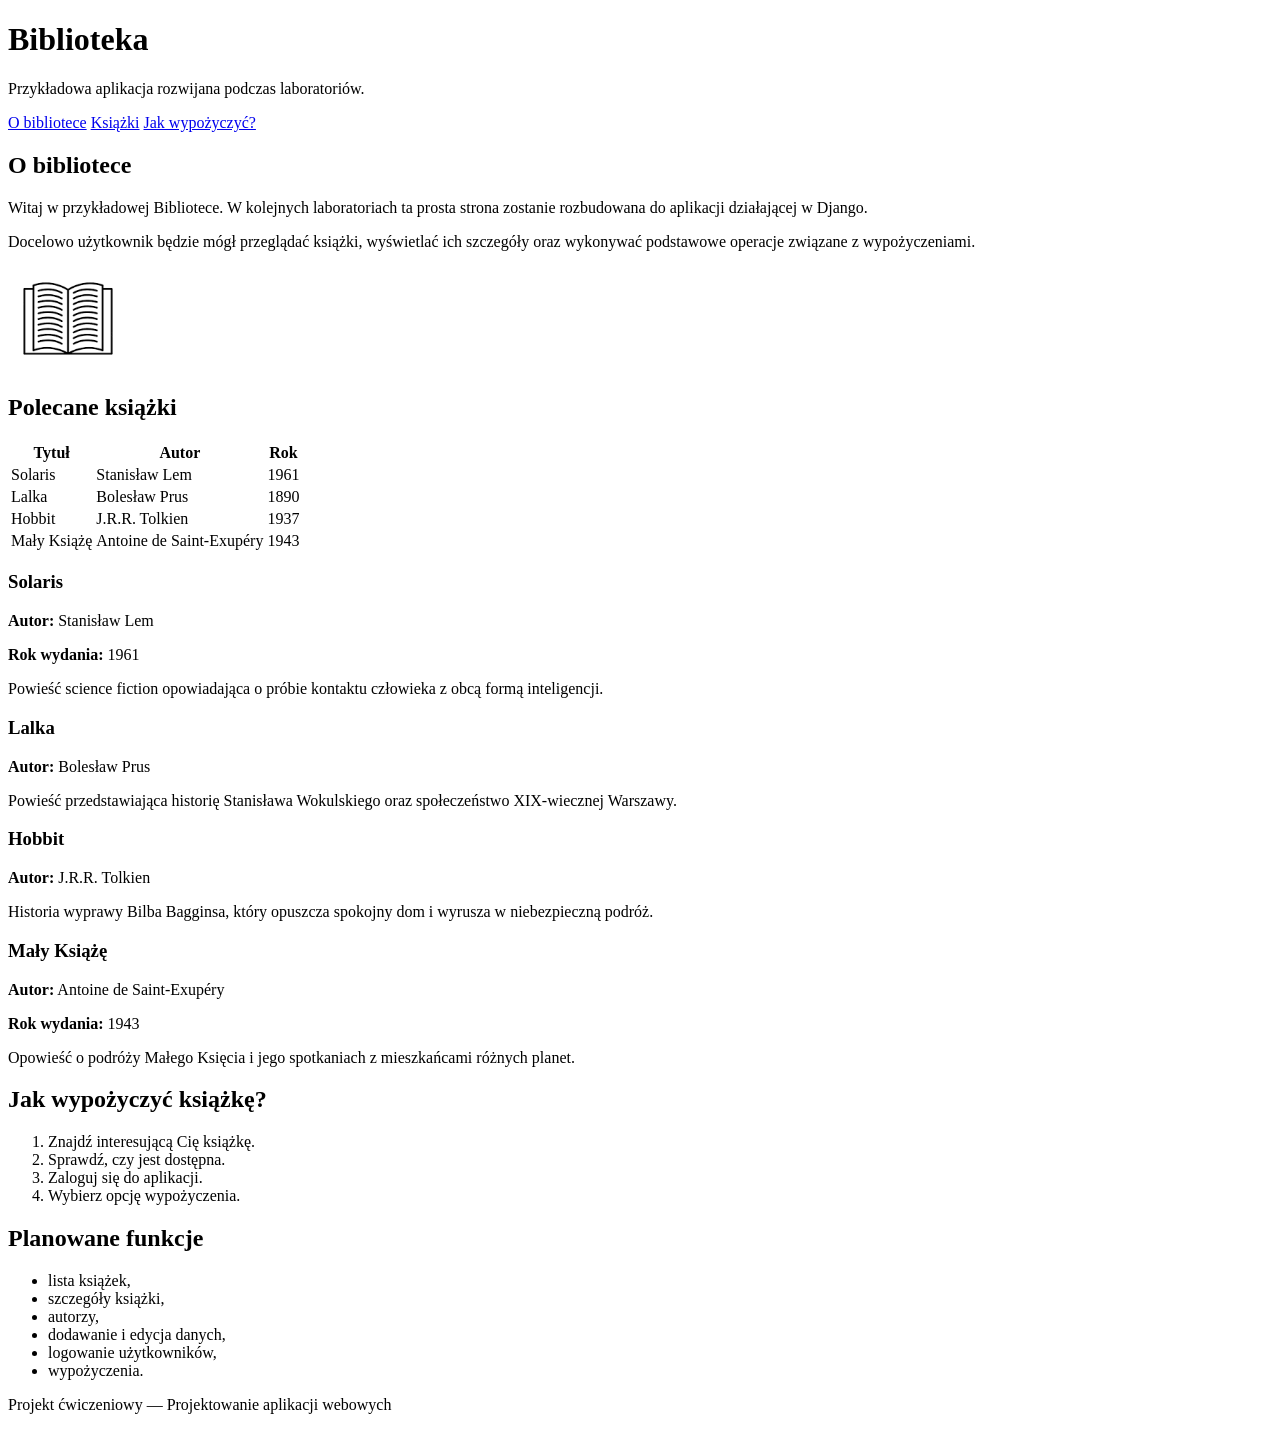
==== frontend/index.html @ 8a009d45 "Dodano index.html" ====
<!DOCTYPE html>
<html lang="pl">
<head>
    <meta charset="UTF-8">
    <meta name="viewport" content="width=device-width, initial-scale=1.0">
    <title>Biblioteka</title>
</head>
<body>

    <header>
        <h1>Biblioteka</h1>

        <p>
            Przykładowa aplikacja rozwijana podczas laboratoriów.
        </p>

        <nav>
            <a href="#about">O bibliotece</a>
            <a href="#books">Książki</a>
            <a href="#rules">Jak wypożyczyć?</a>
        </nav>
    </header>

    <main>

        <section id="about">
            <h2>O bibliotece</h2>

            <p>
                Witaj w przykładowej Bibliotece.
                W kolejnych laboratoriach ta prosta strona zostanie
                rozbudowana do aplikacji działającej w Django.
            </p>

            <p>
                Docelowo użytkownik będzie mógł przeglądać książki,
                wyświetlać ich szczegóły oraz wykonywać podstawowe
                operacje związane z wypożyczeniami.
            </p>

            <img
                src=[data-uri]
                alt="Ikona książki"
                width="120"
            >
        </section>

        <section id="books">
            <h2>Polecane książki</h2>

            <table>
                <thead>
                    <tr>
                        <th>Tytuł</th>
                        <th>Autor</th>
                        <th>Rok</th>
                    </tr>
                </thead>
                <tbody>
                    <tr>
                        <td>Solaris</td>
                        <td>Stanisław Lem</td>
                        <td>1961</td>
                    </tr>
                    <tr>
                        <td>Lalka</td>
                        <td>Bolesław Prus</td>
                        <td>1890</td>
                    </tr>
                    <tr>
                        <td>Hobbit</td>
                        <td>J.R.R. Tolkien</td>
                        <td>1937</td>
                    </tr>

                    <tr>
                        <td>Mały Książę</td>
                        <td>Antoine de Saint-Exupéry</td>
                        <td>1943</td>
                    </tr>
                </tbody>
            </table>

            <article>
                <h3>Solaris</h3>

                <div class="book-info">
                    <p>
                        <strong>Autor:</strong> Stanisław Lem
                    </p>

                    <p>
                        <strong>Rok wydania:</strong> 1961
                    </p>
                </div>

                <p>
                    Powieść science fiction opowiadająca o próbie
                    kontaktu człowieka z obcą formą inteligencji.
                </p>
            </article>

            <article>
                <h3>Lalka</h3>

                <p>
                    <strong>Autor:</strong> Bolesław Prus
                </p>

                <p>
                    Powieść przedstawiająca historię Stanisława
                    Wokulskiego oraz społeczeństwo XIX-wiecznej Warszawy.
                </p>
            </article>

            <article>
                <h3>Hobbit</h3>

                <p>
                    <strong>Autor:</strong> J.R.R. Tolkien
                </p>

                <p>
                    Historia wyprawy Bilba Bagginsa, który opuszcza
                    spokojny dom i wyrusza w niebezpieczną podróż.
                </p>
            </article>
            <article>
                <h3>Mały Książę</h3>

                <div class="book-info">
                    <p>
                        <strong>Autor:</strong> Antoine de Saint-Exupéry
                    </p>

                    <p>
                        <strong>Rok wydania:</strong> 1943
                    </p>
                </div>

                <p>
                    Opowieść o podróży Małego Księcia i jego spotkaniach
                    z mieszkańcami różnych planet.
                </p>
            </article>
        </section>

        <section id="rules">
            <h2>Jak wypożyczyć książkę?</h2>

            <ol>
                <li>Znajdź interesującą Cię książkę.</li>
                <li>Sprawdź, czy jest dostępna.</li>
                <li>Zaloguj się do aplikacji.</li>
                <li>Wybierz opcję wypożyczenia.</li>
            </ol>
        </section>

        <section>
            <h2>Planowane funkcje</h2>

            <ul>
                <li>lista książek,</li>
                <li>szczegóły książki,</li>
                <li>autorzy,</li>
                <li>dodawanie i edycja danych,</li>
                <li>logowanie użytkowników,</li>
                <li>wypożyczenia.</li>
            </ul>
        </section>

    </main>

    <footer>
        <p>
            Projekt ćwiczeniowy — Projektowanie aplikacji webowych
        </p>
    </footer>

</body>
</html>
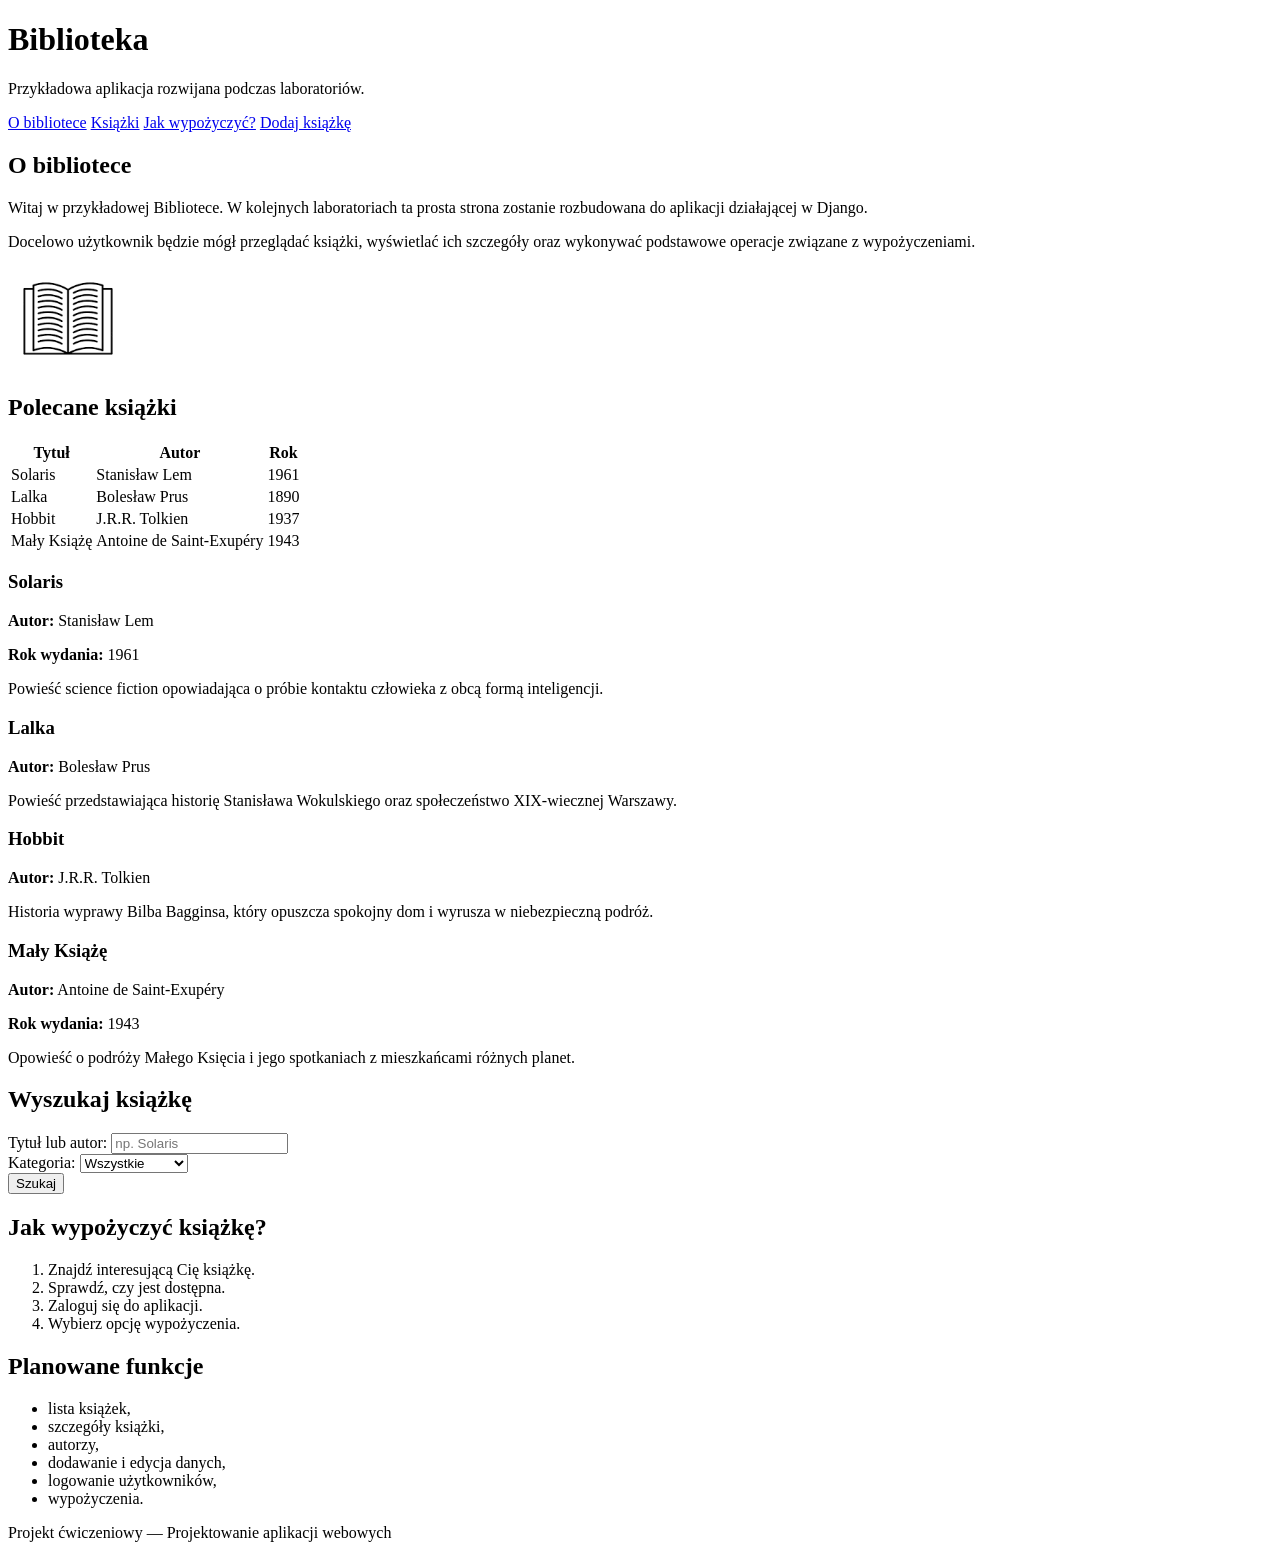
==== commit bead75ef: "Zmiana index.htm i dodanie add_book.html" ====
--- a/frontend/index.html
+++ b/frontend/index.html
@@ -18,6 +18,9 @@
             <a href="#about">O bibliotece</a>
             <a href="#books">Książki</a>
             <a href="#rules">Jak wypożyczyć?</a>
+            <a href="./add_book.html">
+                Dodaj książkę
+            </a>
         </nav>
     </header>
 
@@ -144,7 +147,57 @@
                 </p>
             </article>
         </section>
-
+        <section id="search">
+            <h2>Wyszukaj książkę</h2>
+
+           <form method="get">
+
+                <div>
+                    <label for="query">
+                        Tytuł lub autor:
+                    </label>
+
+                    <input
+                        type="text"
+                        id="query"
+                        name="query"
+                        placeholder="np. Solaris"
+                    >
+                </div>
+
+                <div>
+                    <label for="search-category">
+                        Kategoria:
+                    </label>
+
+                    <select
+                        id="search-category"
+                        name="category"
+                    >
+                        <option value="">
+                            Wszystkie
+                        </option>
+
+                        <option value="fantasy">
+                            Fantasy
+                        </option>
+
+                        <option value="science-fiction">
+                            Science fiction
+                        </option>
+
+                        <option value="crime">
+                            Kryminał
+                        </option>
+                    </select>
+                </div>
+
+                <button type="submit">
+                    Szukaj
+                </button>
+
+            </form>
+        </section>
         <section id="rules">
             <h2>Jak wypożyczyć książkę?</h2>
 
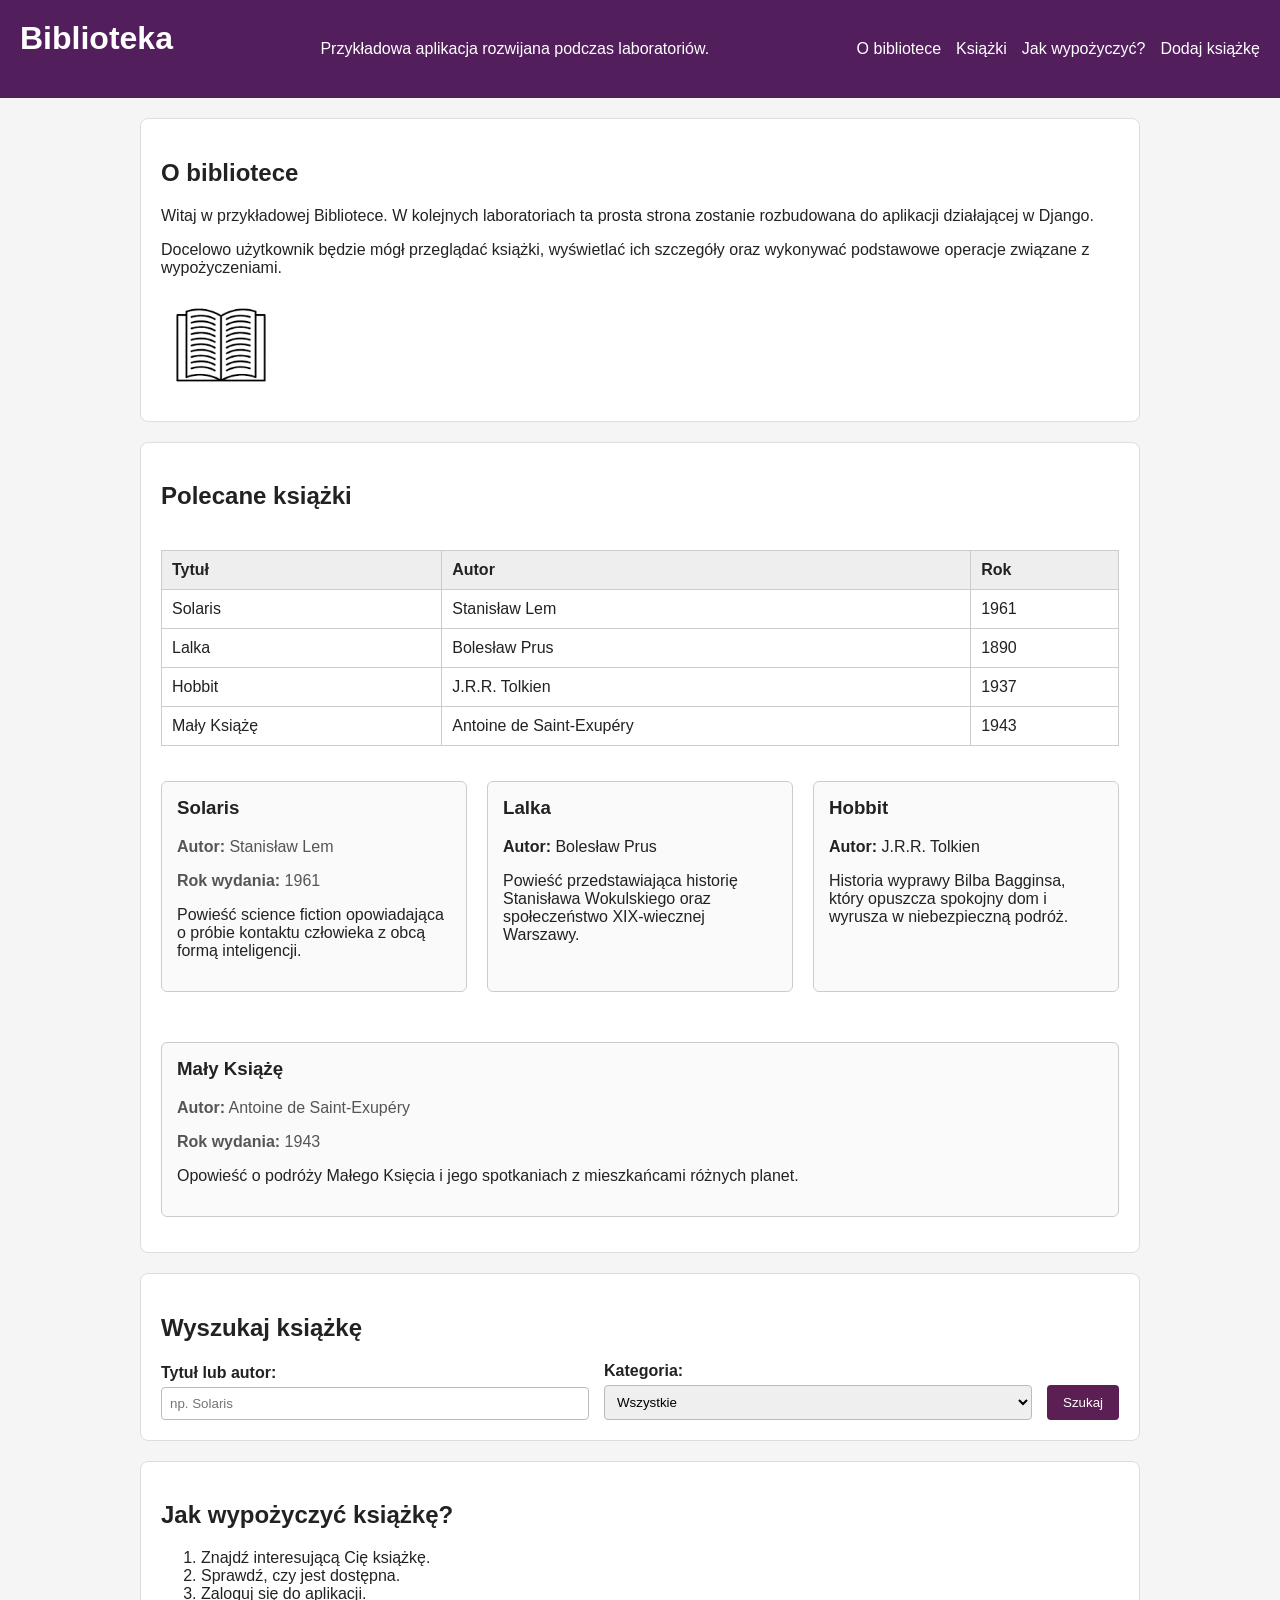
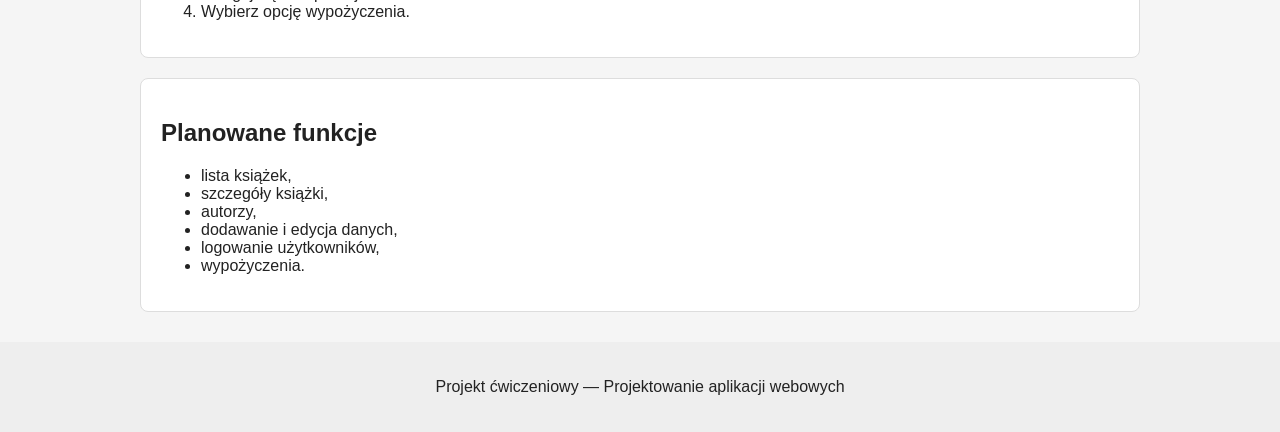
==== commit 9917d89d: "dodano arkusze stylów" ====
--- a/frontend/index.html
+++ b/frontend/index.html
@@ -4,6 +4,7 @@
     <meta charset="UTF-8">
     <meta name="viewport" content="width=device-width, initial-scale=1.0">
     <title>Biblioteka</title>
+    <link rel="stylesheet" href="css/styles.css">
 </head>
 <body>
 
@@ -51,106 +52,109 @@
         <section id="books">
             <h2>Polecane książki</h2>
 
-            <table>
-                <thead>
-                    <tr>
-                        <th>Tytuł</th>
-                        <th>Autor</th>
-                        <th>Rok</th>
-                    </tr>
-                </thead>
-                <tbody>
-                    <tr>
-                        <td>Solaris</td>
-                        <td>Stanisław Lem</td>
-                        <td>1961</td>
-                    </tr>
-                    <tr>
-                        <td>Lalka</td>
-                        <td>Bolesław Prus</td>
-                        <td>1890</td>
-                    </tr>
-                    <tr>
-                        <td>Hobbit</td>
-                        <td>J.R.R. Tolkien</td>
-                        <td>1937</td>
-                    </tr>
-
-                    <tr>
-                        <td>Mały Książę</td>
-                        <td>Antoine de Saint-Exupéry</td>
-                        <td>1943</td>
-                    </tr>
-                </tbody>
-            </table>
-
-            <article>
-                <h3>Solaris</h3>
-
-                <div class="book-info">
-                    <p>
-                        <strong>Autor:</strong> Stanisław Lem
-                    </p>
-
-                    <p>
-                        <strong>Rok wydania:</strong> 1961
-                    </p>
-                </div>
-
-                <p>
-                    Powieść science fiction opowiadająca o próbie
-                    kontaktu człowieka z obcą formą inteligencji.
-                </p>
-            </article>
-
-            <article>
-                <h3>Lalka</h3>
-
-                <p>
-                    <strong>Autor:</strong> Bolesław Prus
-                </p>
-
-                <p>
-                    Powieść przedstawiająca historię Stanisława
-                    Wokulskiego oraz społeczeństwo XIX-wiecznej Warszawy.
-                </p>
-            </article>
-
-            <article>
-                <h3>Hobbit</h3>
-
-                <p>
-                    <strong>Autor:</strong> J.R.R. Tolkien
-                </p>
-
-                <p>
-                    Historia wyprawy Bilba Bagginsa, który opuszcza
-                    spokojny dom i wyrusza w niebezpieczną podróż.
-                </p>
-            </article>
-            <article>
-                <h3>Mały Książę</h3>
-
-                <div class="book-info">
-                    <p>
-                        <strong>Autor:</strong> Antoine de Saint-Exupéry
-                    </p>
-
-                    <p>
-                        <strong>Rok wydania:</strong> 1943
-                    </p>
-                </div>
-
-                <p>
-                    Opowieść o podróży Małego Księcia i jego spotkaniach
-                    z mieszkańcami różnych planet.
-                </p>
-            </article>
+            <div class="table-container">
+                <table>
+                    <thead>
+                        <tr>
+                            <th>Tytuł</th>
+                            <th>Autor</th>
+                            <th>Rok</th>
+                        </tr>
+                    </thead>
+                    <tbody>
+                        <tr>
+                            <td>Solaris</td>
+                            <td>Stanisław Lem</td>
+                            <td>1961</td>
+                        </tr>
+                        <tr>
+                            <td>Lalka</td>
+                            <td>Bolesław Prus</td>
+                            <td>1890</td>
+                        </tr>
+                        <tr>
+                            <td>Hobbit</td>
+                            <td>J.R.R. Tolkien</td>
+                            <td>1937</td>
+                        </tr>
+
+                        <tr>
+                            <td>Mały Książę</td>
+                            <td>Antoine de Saint-Exupéry</td>
+                            <td>1943</td>
+                        </tr>
+                    </tbody>
+                </table>
+            </div>
+            <div class="book-list">
+                <article class="book-card">
+                    <h3>Solaris</h3>
+
+                    <div class="book-info">
+                        <p>
+                            <strong>Autor:</strong> Stanisław Lem
+                        </p>
+
+                        <p>
+                            <strong>Rok wydania:</strong> 1961
+                        </p>
+                    </div>
+
+                    <p>
+                        Powieść science fiction opowiadająca o próbie
+                        kontaktu człowieka z obcą formą inteligencji.
+                    </p>
+                </article>
+
+                <article class="book-card">
+                    <h3>Lalka</h3>
+
+                    <p>
+                        <strong>Autor:</strong> Bolesław Prus
+                    </p>
+
+                    <p>
+                        Powieść przedstawiająca historię Stanisława
+                        Wokulskiego oraz społeczeństwo XIX-wiecznej Warszawy.
+                    </p>
+                </article>
+
+                <article class="book-card">
+                    <h3>Hobbit</h3>
+
+                    <p>
+                        <strong>Autor:</strong> J.R.R. Tolkien
+                    </p>
+
+                    <p>
+                        Historia wyprawy Bilba Bagginsa, który opuszcza
+                        spokojny dom i wyrusza w niebezpieczną podróż.
+                    </p>
+                </article>
+                <article class="book-card">
+                    <h3>Mały Książę</h3>
+
+                    <div class="book-info">
+                        <p>
+                            <strong>Autor:</strong> Antoine de Saint-Exupéry
+                        </p>
+
+                        <p>
+                            <strong>Rok wydania:</strong> 1943
+                        </p>
+                    </div>
+
+                    <p>
+                        Opowieść o podróży Małego Księcia i jego spotkaniach
+                        z mieszkańcami różnych planet.
+                    </p>
+                </article>
+            </div>
         </section>
         <section id="search">
             <h2>Wyszukaj książkę</h2>
 
-           <form method="get">
+            <form class="search-form" method="get">
 
                 <div>
                     <label for="query">
@@ -158,7 +162,7 @@
                     </label>
 
                     <input
-                        type="text"
+                        type="text"t
                         id="query"
                         name="query"
                         placeholder="np. Solaris"
--- a/frontend/css/styles.css
+++ b/frontend/css/styles.css
@@ -0,0 +1,216 @@
+body {
+    margin: 0;
+
+    background-color: #f5f5f5;
+    color: #222222;
+
+    font-family: Arial, Helvetica, sans-serif;
+}
+
+header {
+    display: flex;
+
+    justify-content: space-between;
+    align-items: center;
+
+    gap: 20px;
+
+    background-color: #521f5c;
+    color: white;
+
+    padding: 20px;
+}
+
+header h1 {
+    margin-top: 0;
+}
+
+nav {
+    display: flex;
+    gap: 15px;
+}
+
+nav a {
+    color: white;
+    text-decoration: none;
+
+}
+
+nav a:hover {
+    text-decoration: underline;
+}
+
+main {
+    width: 90%;
+    max-width: 1000px;
+
+    margin: 0 auto;
+}
+
+section {
+    background-color: white;
+
+    margin: 20px 0;
+    padding: 20px;
+
+    border: 1px solid #dddddd;
+    border-radius: 8px;
+}
+
+.book-card {
+    border: 1px solid #cccccc;
+    border-radius: 6px;
+
+    padding: 15px;
+    margin: 15px 0;
+
+    background-color: #fafafa;
+}
+
+.book-card h3 {
+    margin-top: 0;
+}
+
+.book-info {
+    color: #555555;
+}
+
+img {
+    max-width: 100%;
+    height: auto;
+}
+
+.library-image {
+    width: 300px;
+    border-radius: 8px;
+}
+
+table {
+    width: 100%;
+
+    border-collapse: collapse;
+
+    margin: 20px 0;
+}
+
+th,
+td {
+    border: 1px solid #cccccc;
+
+    padding: 10px;
+
+    text-align: left;
+}
+
+th {
+    background-color: #eeeeee;
+}
+
+form {
+    max-width: 600px;
+}
+
+form div {
+    margin-bottom: 15px;
+}
+
+label {
+    display: block;
+
+    margin-bottom: 5px;
+
+    font-weight: bold;
+}
+
+input[type="text"],
+input[type="email"],
+input[type="password"],
+input[type="number"],
+input[type="date"],
+select,
+textarea {
+    width: 100%;
+
+    padding: 8px;
+
+    border: 1px solid #bbbbbb;
+    border-radius: 4px;
+
+    box-sizing: border-box;
+}
+
+button {
+    background-color: #5c1f54;
+    color: white;
+
+    border: none;
+    border-radius: 4px;
+
+    padding: 10px 16px;
+
+    cursor: pointer;
+}
+
+button:hover {
+    background-color: #803187;
+}
+
+footer {
+    margin-top: 30px;
+    padding: 20px;
+
+    text-align: center;
+
+    background-color: #eeeeee;
+}
+
+.book-list {
+    display: flex;
+
+    gap: 20px;
+
+    flex-wrap: wrap;
+}
+.book-card {
+    flex: 1 1 250px;
+}
+.search-form {
+    display: flex;
+
+    gap: 15px;
+
+    align-items: end;
+
+    max-width: none;
+}
+.search-form div {
+    flex: 1;
+    margin-bottom: 0;
+}
+.search-form button {
+    flex: 0 0 auto;
+}
+@media (max-width: 700px) {
+
+    header {
+        flex-direction: column;
+        align-items: flex-start;
+    }
+
+    nav {
+        flex-direction: column;
+    }
+
+    .search-form {
+        flex-direction: column;
+        align-items: stretch;
+    }
+
+    main {
+        width: 95%;
+    }
+
+}
+.table-container {
+    overflow-x: auto;
+}
